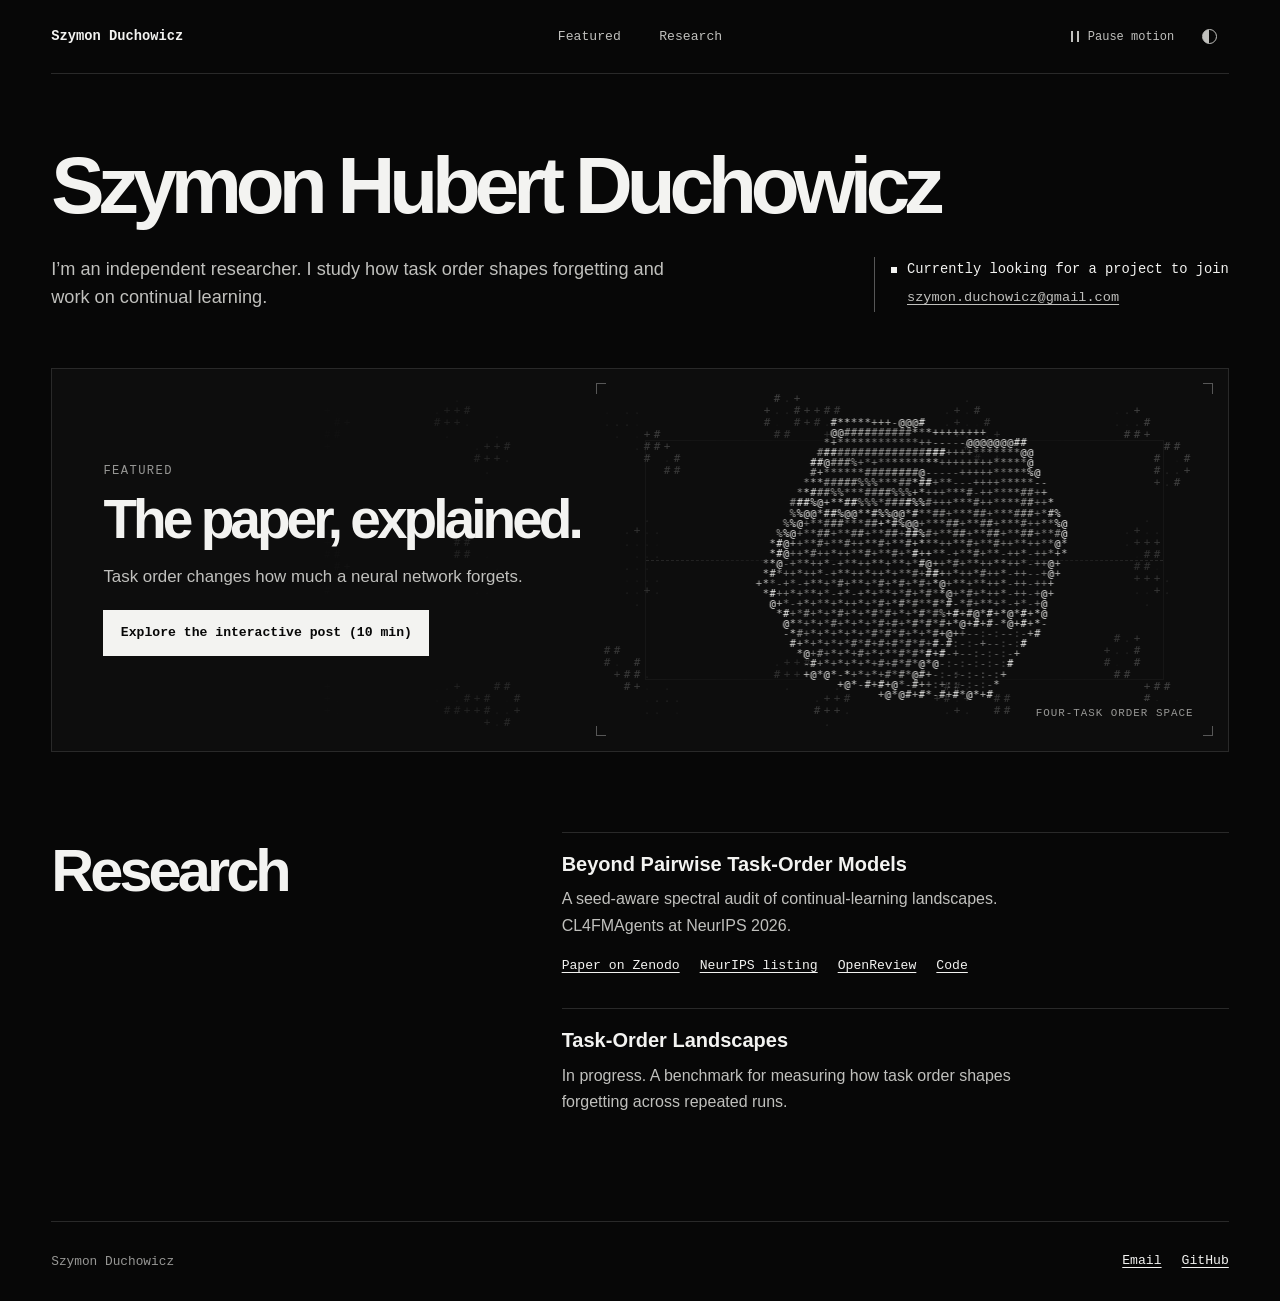
==== index.html @ f41bb7e4 "Add files via upload" ====
<!doctype html>
<html lang="en">
<head>
  <meta charset="utf-8">
  <meta name="viewport" content="width=device-width, initial-scale=1">
  <meta name="color-scheme" content="dark light">
  <link rel="icon" href="data:,">
  <title>Szymon Hubert Duchowicz | Continual Learning Research</title>
  <meta name="description" content="Szymon Hubert Duchowicz, independent machine-learning researcher. Task order, forgetting, and continual learning.">
  <link rel="stylesheet" href="assets/site.css">
  <script src="assets/explainer.js" type="module"></script>
</head>
<body data-explainer-src="data/explainer.json">
<a class="skip-link" href="#about">Skip to introduction</a>
<header class="masthead site-frame">
  <a class="identity" href="index.html">Szymon Duchowicz</a>
  <nav class="site-nav" aria-label="Main">
    <a href="#featured">Featured</a>
    <a href="#research">Research</a>
  </nav>
  <div class="site-controls">
    <button type="button" class="control motion-control" data-motion-button aria-pressed="false" hidden><span class="motion-icon" aria-hidden="true"></span><span data-motion-label>Pause motion</span></button>
    <button type="button" class="control theme-control" data-theme-button aria-label="Switch to light mode" title="Switch to light mode" hidden><span class="theme-icon" aria-hidden="true"></span></button>
  </div>
</header>
<main>
  <section class="home-profile site-frame" id="about" aria-labelledby="profile-title">
    <h1 id="profile-title">Szymon Hubert Duchowicz</h1>
    <div class="home-profile-details">
      <p class="home-bio">I’m an independent researcher. I study how task order shapes forgetting and work on continual learning.</p>
      <div class="home-contact">
        <p class="home-availability"><span class="signal" aria-hidden="true"></span>Currently looking for a project to join</p>
        <a href="mailto:szymon.duchowicz@gmail.com">szymon.duchowicz@gmail.com</a>
      </div>
    </div>
  </section>

  <section class="home-feature site-frame" id="featured" aria-labelledby="featured-title">
    <canvas class="life-background" data-life aria-hidden="true"></canvas>
    <div class="home-feature-copy">
      <p class="eyebrow">Featured</p>
      <h2 id="featured-title">The paper, explained.</h2>
      <p class="home-finding">Task order changes how much a neural network forgets.</p>
      <a class="button button-solid" href="posts/paper-explained.html"><span>Explore the interactive post <span class="reading-time">(10 min)</span></span></a>
    </div>
    <div class="hero-art feature-art" aria-hidden="true">
      <span class="art-corner art-corner-tl"></span><span class="art-corner art-corner-tr"></span><span class="art-corner art-corner-bl"></span><span class="art-corner art-corner-br"></span>
      <div class="art-reticle"></div>
      <canvas data-ascii></canvas>
      <div class="art-label">Four-task order space</div>
    </div>
  </section>

  <section class="home-overview site-frame" id="research" aria-labelledby="research-title">
    <h2 id="research-title">Research</h2>
    <div class="home-entries">
      <article><h3>Beyond Pairwise Task-Order Models</h3><p>A seed-aware spectral audit of continual-learning landscapes. CL4FMAgents at NeurIPS 2026.</p><ul class="resource-links"><li><a href="https://zenodo.org/records/23769322">Paper on Zenodo</a></li><li><a href="https://neurips.cc/virtual/2026/loc/sydney/170519">NeurIPS listing</a></li><li><a href="https://openreview.net/forum?id=DFlWJgpxal">OpenReview</a></li><li><a href="https://github.com/szymonghost/Task-order-spectral-audit">Code</a></li></ul></article>
      <article>
        <h3>Task-Order Landscapes</h3>
        <p>In progress. A benchmark for measuring how task order shapes forgetting across repeated runs.</p>
      </article>
    </div>
  </section>
</main>
<footer class="footer site-frame"><span>Szymon Duchowicz</span><ul class="resource-links"><li><a href="mailto:szymon.duchowicz@gmail.com">Email</a></li><li><a href="https://github.com/szymonghost">GitHub</a></li></ul></footer>
</body>
</html>
---- assets/site.css ----
:root {
  color-scheme: dark;
  --bg: #070707;
  --panel: #0d0d0d;
  --panel-raised: #171717;
  --ink: #f3f3f1;
  --soft: #c0c0bd;
  --muted: #979795;
  --line: #292929;
  --line-strong: #575757;
  --positive: #e0e0e0;
  --negative: #686868;
  --mono: "IBM Plex Mono", "Cascadia Mono", Consolas, monospace;
  --sans: "Inter", "Segoe UI", Arial, sans-serif;
  --gutter: clamp(1.125rem, 4vw, 4rem);
  --frame: 86rem;
}
:root[data-theme="light"] {
  color-scheme: light;
  --bg: #f9f9f7;
  --panel: #f0f0ee;
  --panel-raised: #e5e5e2;
  --ink: #111;
  --soft: #383838;
  --muted: #555;
  --line: #d3d3ce;
  --line-strong: #8d8d86;
  --positive: #282828;
  --negative: #8c8c8c;
}
*, *::before, *::after { box-sizing: border-box; }
html { scroll-behavior: smooth; }
body { margin: 0; background: var(--bg); color: var(--ink); font: 1rem/1.65 var(--sans); }
a { color: inherit; text-underline-offset: .24em; }
a:hover { text-decoration-color: var(--ink); }
button, select, input { font: inherit; }
button, select, input[type="range"], summary { cursor: pointer; }
button:disabled { cursor: default; }
:focus-visible { outline: 2px solid var(--ink); outline-offset: 4px; }
[hidden] { display: none !important; }
.site-frame { width: min(100% - var(--gutter) * 2, var(--frame)); margin-inline: auto; }
.skip-link { position: fixed; top: .6rem; left: .6rem; z-index: 20; transform: translateY(-200%); background: var(--ink); color: var(--bg); padding: .5rem 1rem; }
.skip-link:focus { transform: translateY(0); }

.masthead { min-height: 4.65rem; display: grid; grid-template-columns: 1fr auto 1fr; align-items: center; column-gap: 1.5rem; border-bottom: 1px solid var(--line); }
.paper-page { --post-header-height: 4.65rem; scroll-padding-top: var(--post-header-height); }
.post-masthead { position: sticky; top: 0; z-index: 10; background: var(--bg); }
.post-masthead .identity:hover { text-decoration: underline; }
.paper-page .contents { top: 2.65rem; }
.identity { justify-self: start; font: 600 .86rem/1.1 var(--mono); text-decoration: none; white-space: nowrap; }
.site-nav, .site-controls { display: flex; align-items: center; }
.site-nav { gap: clamp(1.1rem, 3vw, 2.75rem); font: .82rem/1 var(--mono); }
.site-nav a { color: var(--soft); text-decoration: none; }
.site-nav a:hover { color: var(--ink); text-decoration: underline; }
.site-controls { justify-self: end; gap: .3rem; }
.control { background: transparent; color: var(--soft); border: 1px solid transparent; min-height: 2.4rem; padding: .42rem .65rem; display: inline-flex; align-items: center; justify-content: center; gap: .52rem; font: .75rem/1.2 var(--mono); white-space: nowrap; }
.control:hover { color: var(--ink); border-color: var(--line); background: var(--panel); }
.motion-icon { display: block; width: .55rem; height: .69rem; border-inline: 2px solid currentColor; }
[aria-pressed="true"] .motion-icon { border: solid transparent; border-width: .35rem 0 .35rem .55rem; border-left-color: currentColor; }
.theme-control { min-width: 2.4rem; }
.theme-icon { display: block; width: .95rem; height: .95rem; border: 1px solid currentColor; border-radius: 50%; background: linear-gradient(90deg, currentColor 50%, transparent 50%); }

.hero { margin-top: 1.5rem; border: 1px solid var(--line); }
.hero-main { position: relative; display: grid; grid-template-columns: minmax(0, .91fr) minmax(0, 1fr); min-height: clamp(32rem, 45vw, 42rem); isolation: isolate; }
.hero-copy { position: relative; align-self: center; z-index: 1; padding: clamp(2rem, 4.15vw, 4.8rem); padding-right: 0; }
.eyebrow, .chapter-index { margin: 0; font: .76rem/1.4 var(--mono); text-transform: uppercase; letter-spacing: .115em; color: var(--muted); }
.hero .eyebrow { display: flex; align-items: center; gap: .7rem; color: var(--soft); }
.signal { display: inline-block; width: .43rem; height: .43rem; background: currentColor; flex: none; }
.hero h1 { margin: 1.1rem 0 0; font: 560 clamp(3.5rem, 7.35vw, 7.2rem)/.94 var(--sans); letter-spacing: -.085em; }
.hero-description { max-width: 34ch; margin: 1.5rem 0 1.65rem; color: var(--soft); font-size: clamp(1rem, 1.35vw, 1.135rem); line-height: 1.53; }
.hero-actions { display: flex; flex-wrap: wrap; gap: .65rem; }
.button { display: inline-flex; min-height: 2.9rem; align-items: center; justify-content: center; padding: .7rem 1.03rem; border: 1px solid var(--line-strong); text-decoration: none; font: 600 .82rem/1.2 var(--mono); transition: background .2s ease, color .2s ease, border-color .2s ease; }
.button-solid { background: var(--ink); border-color: var(--ink); color: var(--bg); }
.button-solid:hover { background: var(--soft); border-color: var(--soft); }
.button-outline:hover { background: var(--panel-raised); border-color: var(--ink); }
.hero-art { position: relative; min-width: 0; margin: 1.1rem 1.1rem 1.1rem 0; overflow: hidden; isolation: isolate; color: var(--ink); background: radial-gradient(ellipse at 53% 49%, var(--panel) 8%, transparent 76%); }
.hero-art::before { content: ""; position: absolute; inset: 0; background: radial-gradient(circle, var(--ink) .62px, transparent .8px) 1px 1px / 10px 10px; opacity: .16; mask-image: radial-gradient(ellipse at 53% 49%, transparent 24%, black 81%); }
.art-reticle { position: absolute; inset: 16% 8%; border: 1px solid var(--line); opacity: .53; mask-image: linear-gradient(90deg, black, transparent 49%, black); }
.art-reticle::before, .art-reticle::after { content: ""; position: absolute; }
.art-reticle::before { inset: 50% 0 auto; border-top: 1px dashed var(--line-strong); }
.art-reticle::after { inset: 0 50% 0 auto; border-left: 1px dashed var(--line-strong); }
.hero-art canvas { position: absolute; width: 100%; height: 100%; inset: 0; }
.art-corner { position: absolute; height: .66rem; width: .66rem; border: 0 solid var(--line-strong); }
.art-corner-tl { top: 0; left: 0; border-top-width: 1px; border-left-width: 1px; }
.art-corner-tr { top: 0; right: 0; border-top-width: 1px; border-right-width: 1px; }
.art-corner-bl { bottom: 0; left: 0; border-bottom-width: 1px; border-left-width: 1px; }
.art-corner-br { bottom: 0; right: 0; border-bottom-width: 1px; border-right-width: 1px; }
.art-label { position: absolute; right: 1rem; bottom: 1rem; display: inline-flex; align-items: center; gap: .6rem; color: var(--muted); background: var(--bg); padding: .38rem .55rem; font: .68rem/1.15 var(--mono); text-transform: uppercase; letter-spacing: .09em; }
.art-label .signal { width: .34rem; height: .34rem; }
.hero-facts { display: grid; grid-template-columns: 1fr 1fr 1.48fr 1.35fr; border-top: 1px solid var(--line); }
.hero-facts > div { display: flex; align-items: baseline; flex-wrap: wrap; gap: .35rem .72rem; padding: 1.05rem clamp(.85rem, 2vw, 2rem); }
.hero-facts > div + div { border-left: 1px solid var(--line); }
.hero-facts strong { font: 500 1.6rem/1.1 var(--mono); letter-spacing: -.05em; }
.hero-facts span { font: .73rem/1.3 var(--mono); color: var(--muted); }
.hero-facts .hero-reading { justify-content: space-between; align-items: center; }
.hero-reading span:last-child { color: var(--soft); white-space: nowrap; }

.article-grid { display: grid; grid-template-columns: minmax(11rem, .31fr) minmax(0, 1fr); align-items: start; }
.contents { position: sticky; top: 1.2rem; padding: clamp(2rem, 6vw, 5rem) 1.2rem 2.5rem 0; }
.contents .eyebrow { margin-bottom: 1rem; }
.contents ol { display: grid; gap: .17rem; margin: 0; padding: 0; list-style: none; }
.contents a { display: flex; align-items: baseline; gap: .65rem; font: .8rem/1.4 var(--mono); text-decoration: none; color: var(--muted); padding: .43rem .45rem; margin-left: -.45rem; border-left: 1px solid transparent; }
.contents a span { flex: none; font-size: .71rem; }
.contents a:hover, .contents a[aria-current] { color: var(--ink); border-left-color: var(--ink); background: var(--panel); }
.story { border-left: 1px solid var(--line); min-width: 0; }
.chapter { padding: clamp(2.55rem, 6vw, 5rem) clamp(.75rem, 4.5vw, 4.8rem); scroll-margin-top: 1.5rem; }
.chapter + .chapter { border-top: 1px solid var(--line); }
.chapter header { margin-bottom: 1.1rem; }
.chapter h2, .home-overview h2 { margin: .55rem 0 0; font: 550 clamp(2.25rem, 4.65vw, 4.4rem)/1.05 var(--sans); letter-spacing: -.066em; max-width: 20ch; }
.chapter h3 { margin: 1.7rem 0 .7rem; line-height: 1.25; font-size: 1.38rem; letter-spacing: -.02em; }
.chapter > p, .chapter > ul, .resources p { max-width: 69ch; }
.chapter p { color: var(--soft); margin-block: .75rem; }
.chapter p.chapter-index { color: var(--muted); margin: 0; }
.chapter strong, .resources cite { color: var(--ink); }
.chapter .specialist { font-size: .87rem; color: var(--muted); margin-top: 1.5rem; padding-left: .8rem; border-left: 1px solid var(--line-strong); }
.specialist strong { margin-right: .4rem; font: 600 .76rem var(--mono); }
.load-error { margin: 1rem 1.5rem 0; padding: .75rem 1rem; border: 1px solid var(--line-strong); }
.takeaways { display: grid; gap: .9rem; margin-block: 0 1.75rem; padding-left: 1.2rem; color: var(--soft); }
.audiences { display: grid; gap: .7rem; margin: 0 0 1.6rem; }
.audiences > div { display: grid; grid-template-columns: minmax(8rem, .7fr) minmax(0, 2fr); gap: 1rem; border-top: 1px solid var(--line); padding-top: .7rem; }
.audiences dt { font-weight: 650; }
.audiences dd { color: var(--soft); margin: 0; }
.decoder { border: 1px solid var(--line); padding: .25rem .85rem; }
.decoder summary { font: 600 .9rem var(--mono); padding: .65rem .1rem; }
.decoder th[scope="row"] { width: 37%; }
.resources { margin-top: 2rem; }
.resource-links { display: flex; flex-wrap: wrap; padding: 0; margin: .75rem 0; gap: .5rem 1.25rem; list-style: none; }
.resource-links a, .text-link { font: .82rem/1.4 var(--mono); color: var(--ink); }
.resources .publication-note { font-size: .87rem; color: var(--muted); }
.resources .button { margin: .4rem 0 0; }
.footer { display: flex; flex-wrap: wrap; justify-content: space-between; align-items: center; gap: .55rem 1rem; min-height: 5rem; border-top: 1px solid var(--line); font: .8rem/1.4 var(--mono); color: var(--muted); }
.footer .resource-links { margin: 0; }

.home-profile {
  padding-block: clamp(2.65rem, 5.5vw, 5.1rem) clamp(2.45rem, 4.35vw, 4.1rem);
}
.home-profile h1 {
  margin: 0 0 clamp(1.15rem, 2.2vw, 1.9rem);
  font: 550 clamp(2.5rem, 6.25vw, 6rem)/1.02 var(--sans);
  letter-spacing: -.076em;
  text-wrap: balance;
}
.home-profile-details {
  display: flex;
  justify-content: space-between;
  align-items: end;
  gap: 1.25rem 2rem;
  flex-wrap: wrap;
}
.home-bio {
  margin: 0;
  max-width: 63ch;
  color: var(--soft);
  font-size: clamp(1.05rem, 1.42vw, 1.24rem);
  line-height: 1.58;
  text-wrap: pretty;
}
.home-contact { padding: .15rem 0 .15rem 1rem; border-left: 1px solid var(--line-strong); }
.home-availability {
  display: flex;
  gap: .6rem;
  align-items: center;
  margin: 0 0 .2rem;
  font: .86rem/1.48 var(--mono);
}
.home-availability .signal { width: .38rem; height: .38rem; }
.home-contact a { margin-left: .98rem; color: var(--soft); font: .85rem/1.4 var(--mono); overflow-wrap: anywhere; }

.home-feature {
  display: grid;
  grid-template-columns: minmax(0, .86fr) minmax(0, 1fr);
  min-height: clamp(20rem, 30vw, 29rem);
  border: 1px solid var(--line);
  background-color: var(--panel);
  position: relative;
  isolation: isolate;
}
.home-feature-copy {
  z-index: 1;
  align-self: center;
  position: relative;
  padding: clamp(1.55rem, 4vw, 3.7rem);
  padding-right: 0;
}
.home-feature h2 { margin: .72rem 0 0; font: 550 clamp(2.55rem, 4.3vw, 4.6rem)/1.04 var(--sans); letter-spacing: -.072em; text-wrap: balance; }
.home-finding { margin: .95rem 0 1.25rem; max-width: 52ch; color: var(--soft); font-size: clamp(1rem, 1.32vw, 1.16rem); line-height: 1.55; }
.home-feature-copy .button { text-align: center; max-width: 100%; }
.home-feature-copy .reading-time { white-space: nowrap; }
.home-feature .feature-art {
  background: radial-gradient(ellipse at center, var(--panel) 22%, transparent 70%);
  margin: .9rem .9rem .9rem 0;
}
.feature-art::before { display: none; }
.feature-art .art-reticle { opacity: .35; }
.feature-art .art-label { background: var(--panel); right: .7rem; bottom: .65rem; }
.life-background {
  position: absolute;
  inset: 0;
  width: 100%;
  height: 100%;
  pointer-events: none;
  opacity: .76;
  mask-image: linear-gradient(90deg, transparent 22%, black 54%);
}

.home-overview {
  display: grid;
  grid-template-columns: minmax(0, .65fr) minmax(0, 1fr);
  gap: clamp(1.3rem, 6vw, 6rem);
  align-items: start;
  padding-block: clamp(3rem, 6.25vw, 6rem);
}
.home-overview p { max-width: 56ch; color: var(--soft); }
.home-entries article { border-top: 1px solid var(--line); padding: .95rem 0 1.15rem; }
.home-entries h3 { margin: 0 0 .35rem; font-size: 1.25rem; }
.home-entries p { margin: 0 0 .45rem; }

.explainer-widget { margin-block: 1.5rem; border: 1px solid var(--line); background: var(--panel); padding: clamp(.75rem, 2.4vw, 1.5rem); min-width: 0; }
.chart-frame { background: var(--bg); border: 1px solid var(--line); min-width: 0; }
.chart-frame svg { display: block; width: 100%; height: auto; }
.widget-controls, .chart-legend, .chart-metrics { display: flex; gap: .55rem .8rem; align-items: center; flex-wrap: wrap; }
.chart-legend { color: var(--muted); font: .78rem/1.4 var(--mono); }
.widget-button { background: var(--bg); color: var(--ink); font: .82rem/1.25 var(--mono); min-height: 2.5rem; padding: .5rem .72rem; border: 1px solid var(--line-strong); }
.widget-button:hover { background: var(--panel-raised); border-color: var(--ink); }
.widget-button[aria-pressed="true"] { background: var(--ink); color: var(--bg); border-color: var(--ink); }
.widget-note, .chapter .widget-note { color: var(--muted); font-size: .87rem; }
.chart-table, .lab-table { margin-top: .8rem; }
.chart-table summary, .lab-table summary { color: var(--soft); font: .79rem/1.45 var(--mono); padding-block: .4rem; }
.table-scroll { overflow-x: auto; max-width: 100%; }
table { width: 100%; border-collapse: collapse; font-size: .85rem; line-height: 1.45; }
th, td { text-align: left; padding: .52rem .5rem; border-bottom: 1px solid var(--line); vertical-align: top; }
th { color: var(--ink); font-weight: 600; }
td { color: var(--soft); }
caption { text-align: left; color: var(--muted); }
select { color: var(--ink); background-color: var(--bg); border: 1px solid var(--line-strong); min-height: 2.55rem; max-width: 100%; }
input[type="range"] { accent-color: var(--ink); }

@media (min-width: 85rem) {
  .hero .hero-copy { padding-left: 4.8rem; }
}
@media (max-width: 61rem) {
  .hero-main { min-height: 30rem; }
  .hero-copy { padding-left: 2rem; }
  .hero h1 { font-size: clamp(3.55rem, 7.7vw, 6.7rem); }
  .hero-facts { grid-template-columns: 1fr 1fr 1.45fr; }
  .hero-facts .hero-reading { display: none; }
  .chapter { padding-inline: clamp(1.05rem, 3.1vw, 2.5rem); }
}
@media (max-width: 46rem) {
  .paper-page { --post-header-height: 3.9rem; }
  .masthead { min-height: 3.9rem; grid-template-columns: 1fr auto; gap: .55rem 1rem; }
  .site-nav { display: none; }
  .article-grid { display: block; }
  .contents { position: static; padding: 1.35rem 0 1.5rem; border-bottom: 1px solid var(--line); }
  .contents .eyebrow { margin: 0 0 .5rem; }
  .contents ol { grid-template-columns: repeat(2, minmax(0, 1fr)); column-gap: .65rem; }
  .contents a { font-size: .75rem; gap: .35rem; padding-block: .47rem; }
  .story { border: 0; }
  .chapter { padding-inline: 0; }
  .hero { margin-top: .9rem; }
  .hero-main { grid-template-columns: minmax(0, 1fr); min-height: auto; }
  .hero-copy { padding: 1.9rem 1.25rem .85rem; }
  .hero h1 { margin-top: .83rem; font-size: clamp(3.5rem, 13vw, 5.65rem); }
  .hero-description { margin: 1rem 0 1.25rem; }
  .hero-art { height: clamp(13rem, 65vw, 19rem); margin: .25rem .7rem .7rem; }
  .art-label { right: .4rem; bottom: .4rem; }
  .hero-facts strong { font-size: 1.27rem; }
  .hero-facts > div { padding: .8rem .65rem; flex-direction: column; align-items: flex-start; }
  .hero-facts span { font-size: .68rem; }
  .home-profile-details { align-items: start; }
  .home-profile h1 { max-width: 14ch; text-wrap: wrap; font-size: clamp(2.6rem, 9.4vw, 4.65rem); }
  .home-feature { grid-template-columns: minmax(0, 1fr); }
  .home-feature-copy { padding: 1.6rem 1.15rem .7rem; }
  .home-feature-copy .button { padding-inline: .65rem; font-size: .77rem; }
  .home-feature .feature-art { height: clamp(12rem, 57vw, 17rem); margin: .25rem .65rem .65rem; }
  .life-background { mask-image: linear-gradient(180deg, transparent 29%, black 66%); }
  .home-overview { grid-template-columns: 1fr; gap: 1rem; }
}
@media (max-width: 26rem) {
  .site-frame { width: calc(100% - 1.65rem); }
  .motion-control { width: 2.3rem; }
  .motion-control [data-motion-label] { position: absolute; clip-path: inset(50%); width: 1px; height: 1px; overflow: hidden; }
  .audiences > div { grid-template-columns: minmax(0, 1fr); gap: .15rem; }
}
@media (prefers-reduced-motion: reduce) {
  :root:not([data-motion="on"]), :root:not([data-motion="on"]) *,
  :root:not([data-motion="on"]) *::before, :root:not([data-motion="on"]) *::after {
    scroll-behavior: auto !important;
    animation-duration: .01ms !important;
    transition-duration: .01ms !important;
  }
}
:root[data-motion="off"], :root[data-motion="off"] *, :root[data-motion="off"] *::before, :root[data-motion="off"] *::after {
  scroll-behavior: auto !important;
  animation-duration: .01ms !important;
  transition-duration: .01ms !important;
}
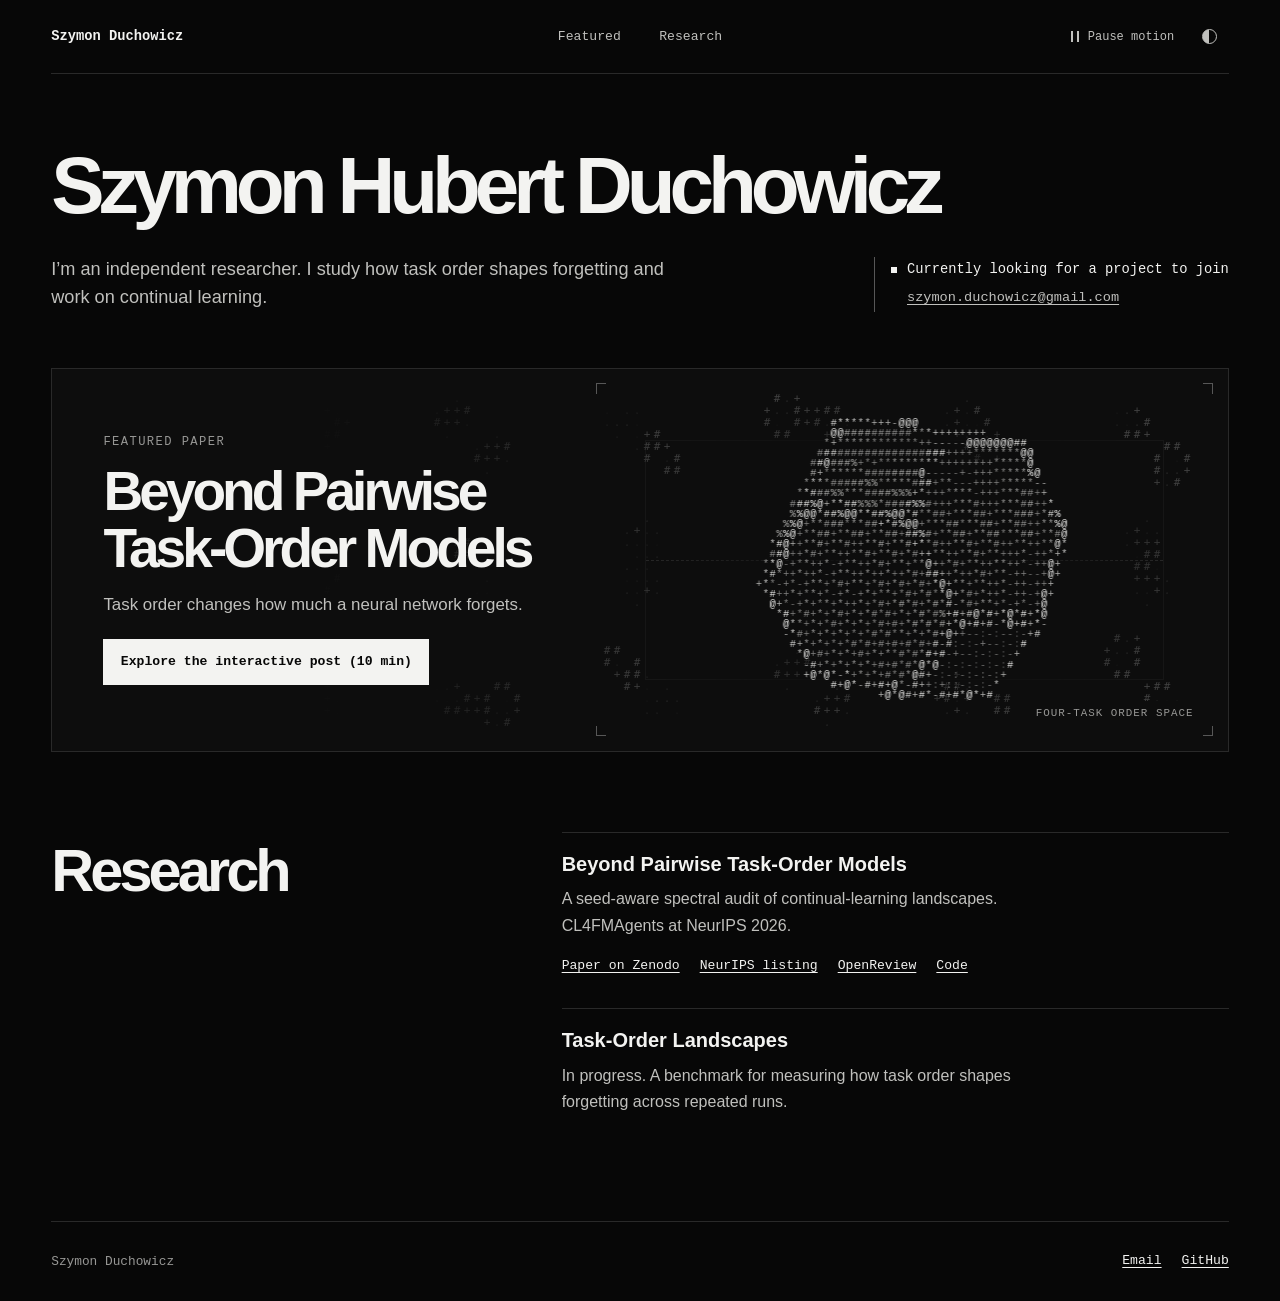
==== commit 095d86e7: "Add files via upload" ====
--- a/index.html
+++ b/index.html
@@ -38,8 +38,8 @@
   <section class="home-feature site-frame" id="featured" aria-labelledby="featured-title">
     <canvas class="life-background" data-life aria-hidden="true"></canvas>
     <div class="home-feature-copy">
-      <p class="eyebrow">Featured</p>
-      <h2 id="featured-title">The paper, explained.</h2>
+      <p class="eyebrow">Featured paper</p>
+      <h2 id="featured-title">Beyond Pairwise Task-Order Models</h2>
       <p class="home-finding">Task order changes how much a neural network forgets.</p>
       <a class="button button-solid" href="posts/paper-explained.html"><span>Explore the interactive post <span class="reading-time">(10 min)</span></span></a>
     </div>
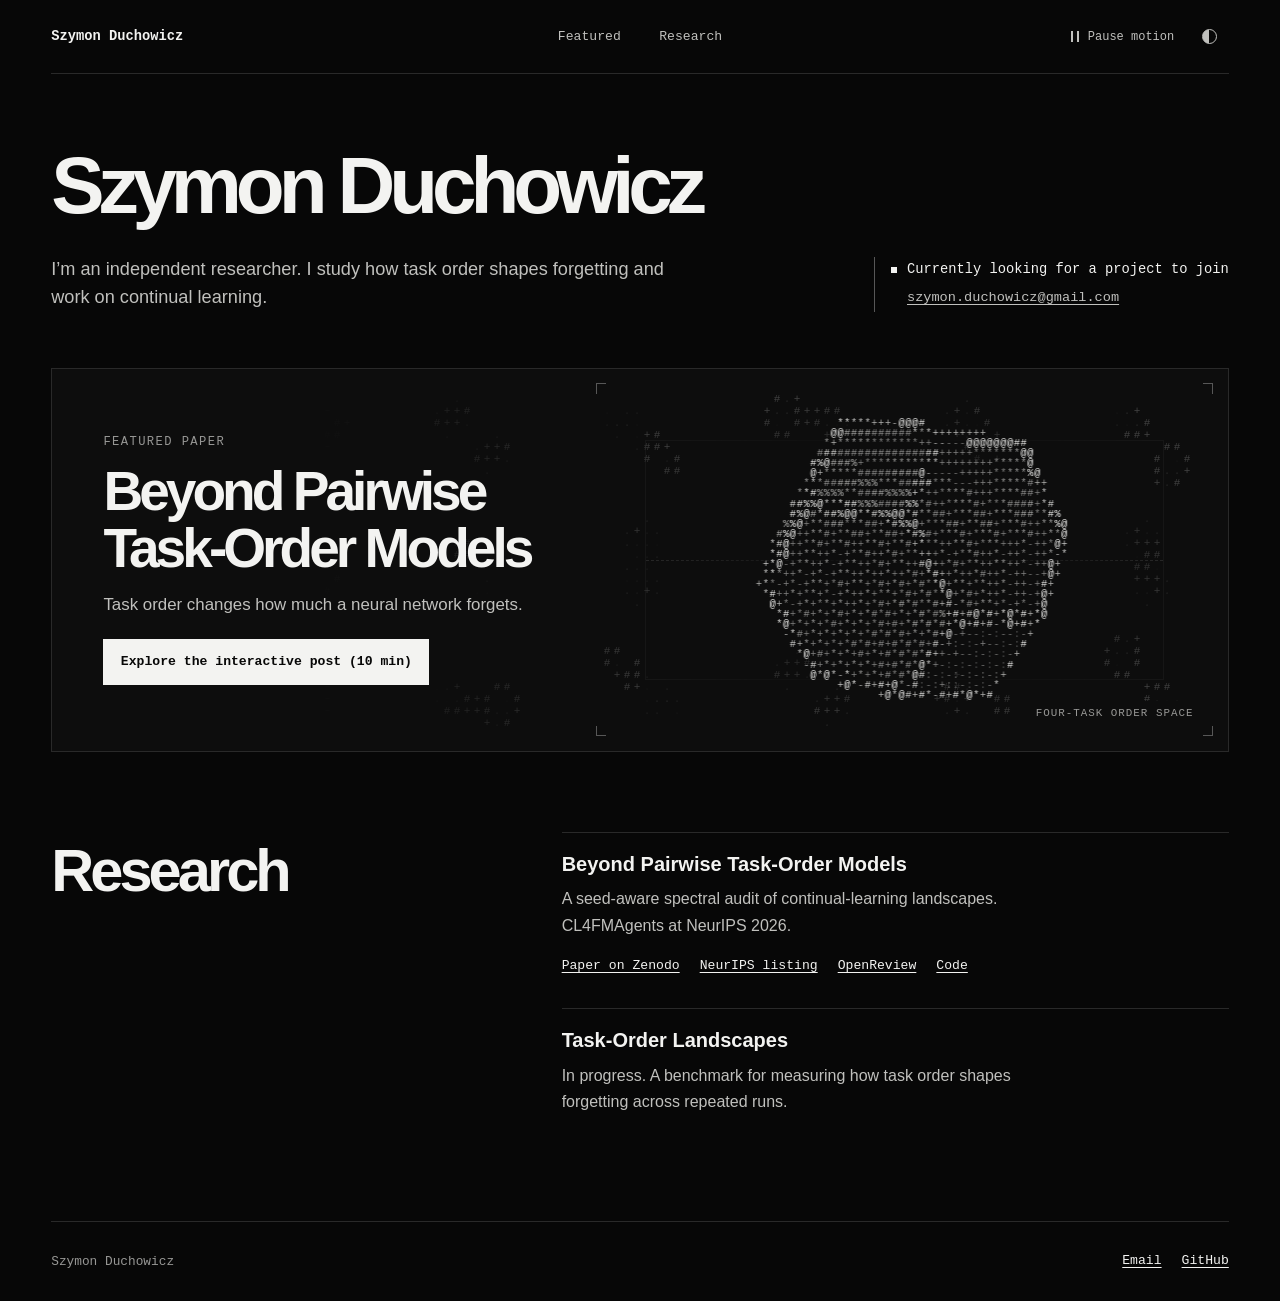
==== commit 07ba05d4: "Add files via upload" ====
--- a/index.html
+++ b/index.html
@@ -5,8 +5,8 @@
   <meta name="viewport" content="width=device-width, initial-scale=1">
   <meta name="color-scheme" content="dark light">
   <link rel="icon" href="data:,">
-  <title>Szymon Hubert Duchowicz | Continual Learning Research</title>
-  <meta name="description" content="Szymon Hubert Duchowicz, independent machine-learning researcher. Task order, forgetting, and continual learning.">
+  <title>Szymon Duchowicz | Continual Learning Research</title>
+  <meta name="description" content="Szymon Duchowicz, independent machine-learning researcher. Task order, forgetting, and continual learning.">
   <link rel="stylesheet" href="assets/site.css">
   <script src="assets/explainer.js" type="module"></script>
 </head>
@@ -25,7 +25,7 @@
 </header>
 <main>
   <section class="home-profile site-frame" id="about" aria-labelledby="profile-title">
-    <h1 id="profile-title">Szymon Hubert Duchowicz</h1>
+    <h1 id="profile-title">Szymon Duchowicz</h1>
     <div class="home-profile-details">
       <p class="home-bio">I’m an independent researcher. I study how task order shapes forgetting and work on continual learning.</p>
       <div class="home-contact">
